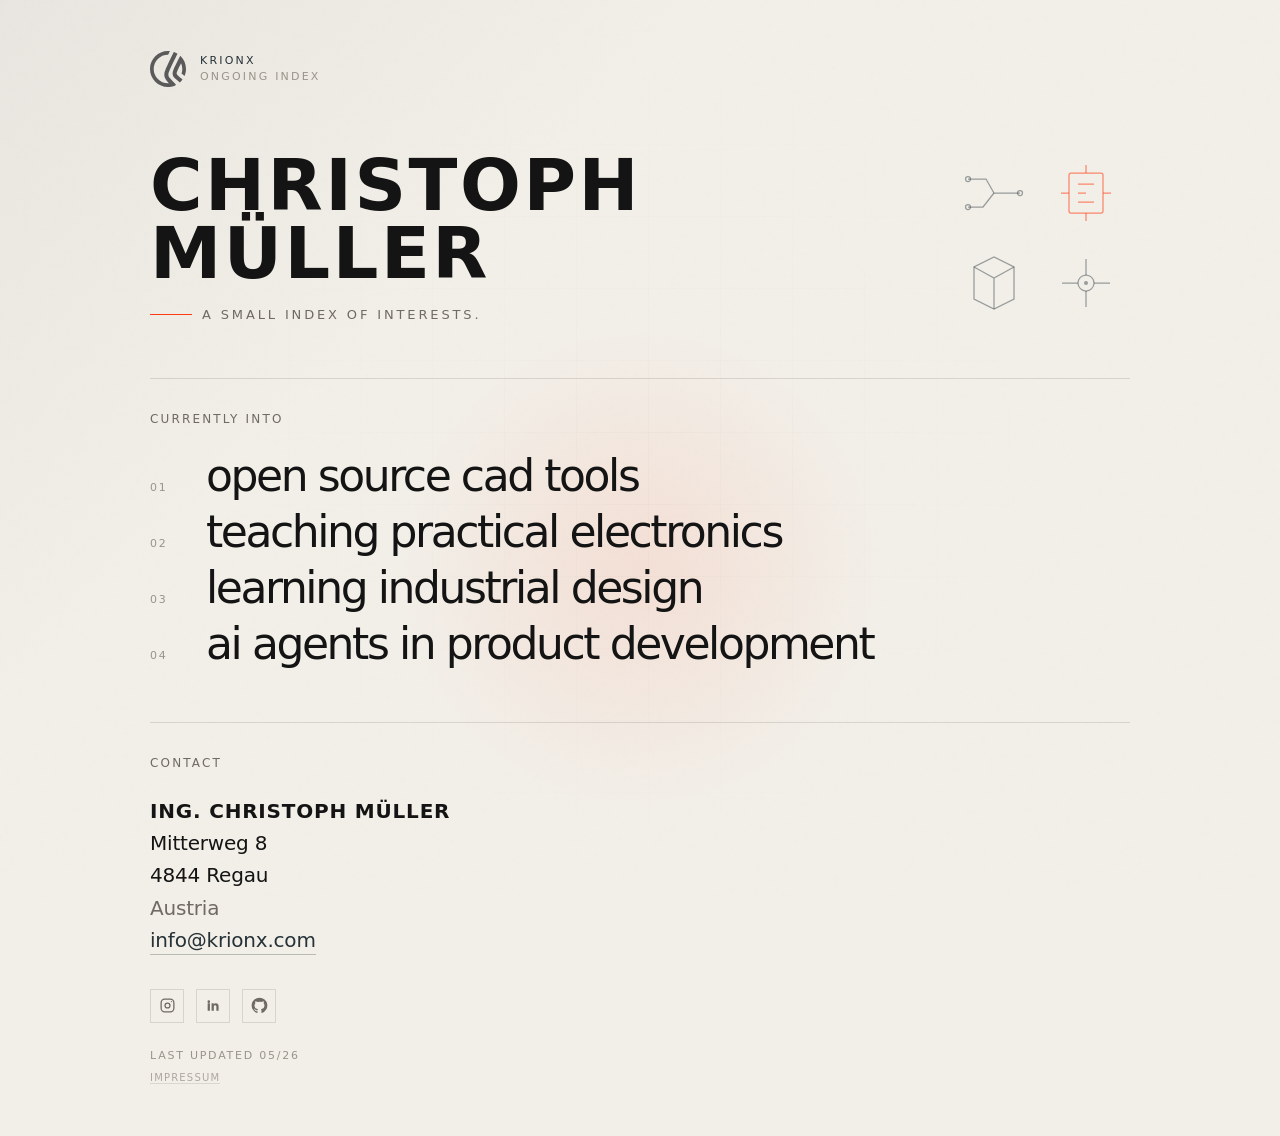
==== index.html @ 575dfe28 "Initial commit" ====
<!doctype html>
<html lang="de">
<head>
  <meta charset="UTF-8" />
  <meta name="viewport" content="width=device-width, initial-scale=1.0" />
  <title>Christoph Müller / krionx</title>
  <meta name="description" content="Christoph Müller / krionx" />

  <style>
    :root {
      --bg: #f2efe8;
      --text: #141414;
      --muted: #6f6a62;
      --quiet: #9a948a;
      --line: rgba(20,20,20,0.12);
      --accent: #ff3b12;
      --steel: #263238;
      --mx: 50%;
      --my: 50%;
    }

    * {
      margin: 0;
      padding: 0;
      box-sizing: border-box;
    }

    html,
    body {
      min-height: 100%;
    }

    body {
      min-height: 100vh;
      background:
        radial-gradient(circle at var(--mx) var(--my), rgba(255,59,18,0.09), transparent 15rem),
        linear-gradient(135deg, rgba(38,50,56,0.05), transparent 32rem),
        var(--bg);
      color: var(--text);
      font-family: Inter, ui-sans-serif, system-ui, sans-serif;
      overflow-x: hidden;
      position: relative;
    }

    body::before {
      content: "";
      position: fixed;
      inset: 0;
      pointer-events: none;
      background-image:
        linear-gradient(var(--line) 1px, transparent 1px),
        linear-gradient(90deg, var(--line) 1px, transparent 1px);
      background-size: 72px 72px;
      opacity: 0.18;
      mask-image: radial-gradient(circle at var(--mx) var(--my), rgba(0,0,0,0.8), transparent 30rem);
    }

    body::after {
      content: "";
      position: fixed;
      inset: 0;
      pointer-events: none;
      background-image: url("data:image/svg+xml,%3Csvg viewBox='0 0 200 200' xmlns='http://www.w3.org/2000/svg'%3E%3Cfilter id='n'%3E%3CfeTurbulence type='fractalNoise' baseFrequency='0.75' numOctaves='4' stitchTiles='stitch'/%3E%3C/filter%3E%3Crect width='100%25' height='100%25' filter='url(%23n)' opacity='0.16'/%3E%3C/svg%3E");
      opacity: 0.045;
    }

    a {
      color: inherit;
      text-decoration: none;
    }

    a:hover {
      color: var(--accent);
    }

    .page {
      position: relative;
      z-index: 1;
      width: min(100% - 44px, 980px);
      margin-inline: auto;
      padding: clamp(28px, 4vw, 56px) 0;
    }

    .hero {
      display: grid;
      grid-template-columns: minmax(0, 760px) auto;
      gap: clamp(34px, 6vw, 72px);
      align-items: start;
    }

    .glyphs {
      width: 172px;
      display: grid;
      grid-template-columns: repeat(2, 72px);
      gap: 18px 20px;
      color: rgba(38,50,56,0.44);
      pointer-events: none;
      margin-top: 6px;
    }

    .glyphs svg {
      width: 72px;
      height: 72px;
      overflow: visible;
    }

    .glyphs .accent {
      color: rgba(255,59,18,0.58);
    }

    .glyphs path,
    .glyphs circle,
    .glyphs rect,
    .glyphs line {
      vector-effect: non-scaling-stroke;
    }

    .brand {
      display: flex;
      align-items: center;
      gap: 14px;
      margin-bottom: clamp(36px, 5vw, 72px);
      color: var(--steel);
    }

    .logo {
      width: 36px;
      height: 36px;
      flex: 0 0 auto;
    }

    .logo img {
      width: 100%;
      height: 100%;
      display: block;
      object-fit: contain;
    }

    .brand-mark {
      display: grid;
      gap: 4px;
      font-size: 11px;
      letter-spacing: 0.2em;
      line-height: 1.1;
      text-transform: uppercase;
    }

    .brand-mark span:last-child {
      color: var(--quiet);
    }

    header {
      max-width: 760px;
    }

    h1 {
      font-size: clamp(36px, 5.6vw, 76px);
      line-height: 0.95;
      letter-spacing: 0.035em;
      font-weight: 620;
      max-width: 760px;
      text-transform: uppercase;
    }

    .sub {
      display: inline-flex;
      align-items: center;
      gap: 10px;
      margin-top: 20px;
      color: var(--muted);
      font-size: 13px;
      letter-spacing: 0.22em;
      text-transform: uppercase;
    }

    .sub::before {
      content: "";
      width: 42px;
      height: 1px;
      background: var(--accent);
    }

    .section {
      margin-top: clamp(54px, 7vw, 96px);
      position: relative;
    }

    .section::before {
      content: "";
      position: absolute;
      left: 0;
      top: -34px;
      width: 100%;
      height: 1px;
      background: var(--line);
    }

    .label {
      margin-bottom: 28px;
      color: var(--muted);
      font-size: 12px;
      letter-spacing: 0.18em;
      text-transform: uppercase;
    }

    .topics {
      display: grid;
      gap: 12px;
      list-style: none;
    }

    .topic {
      display: grid;
      grid-template-columns: 38px minmax(0, 1fr);
      gap: 18px;
      align-items: baseline;
      width: fit-content;
    }

    .topic small {
      color: var(--quiet);
      font-size: 11px;
      letter-spacing: 0.16em;
      transition: color 160ms ease;
    }

    .topic span {
      display: inline-block;
      font-size: clamp(24px, 3.6vw, 44px);
      line-height: 1;
      letter-spacing: -0.055em;
      transform-origin: left center;
      transform: translate3d(0, 0, 0) scale(1);
      backface-visibility: hidden;
      transition: color 160ms ease, transform 160ms cubic-bezier(0.2, 0, 0.2, 1);
      will-change: transform;
    }

    .topic:hover small {
      color: var(--accent);
    }

    .topic:hover span {
      color: var(--accent);
      transform: translate3d(0, 0, 0) scale(1.018);
    }

    .note {
      margin-top: 34px;
      max-width: 460px;
      color: var(--muted);
      font-size: 15px;
      line-height: 1.7;
    }

    .contact {
      display: grid;
      gap: 6px;
      color: var(--text);
      font-style: normal;
      font-size: clamp(15px, 1.8vw, 20px);
      line-height: 1.32;
      letter-spacing: -0.01em;
    }

    .contact-name {
      text-transform: uppercase;
      letter-spacing: 0.04em;
      font-weight: 620;
    }

    .contact-location {
      color: var(--muted);
    }

    .contact-mail {
      width: fit-content;
      color: var(--steel);
      border-bottom: 1px solid rgba(38,50,56,0.28);
    }

    .contact-mail:hover {
      border-color: var(--accent);
    }

    .links {
      margin-top: 34px;
      display: flex;
      gap: 12px;
      color: var(--muted);
    }

    .links a {
      width: 34px;
      height: 34px;
      display: inline-grid;
      place-items: center;
      border: 1px solid var(--line);
      color: var(--muted);
      transition: border-color 180ms ease, color 180ms ease, transform 180ms ease;
    }

    .links svg {
      width: 17px;
      height: 17px;
      display: block;
    }

    .links a:hover {
      border-color: var(--accent);
      color: var(--accent);
      transform: translateY(-2px);
    }

    .updated {
      margin-top: 26px;
      color: var(--quiet);
      font-size: 11px;
      letter-spacing: 0.16em;
      text-transform: uppercase;
    }

    .legal-link {
      display: inline-block;
      margin-top: 10px;
      color: var(--quiet);
      font-size: 10px;
      letter-spacing: 0.12em;
      text-transform: uppercase;
      border-bottom: 1px solid rgba(154,148,138,0.34);
      opacity: 0.78;
      transition: border-color 180ms ease, color 180ms ease, opacity 180ms ease;
    }

    .legal-link:hover {
      color: var(--accent);
      border-color: var(--accent);
      opacity: 1;
    }

    @media (max-width: 820px) {
      .page {
        width: min(100% - 28px, 980px);
      }

      .hero {
        grid-template-columns: 1fr;
        gap: 28px;
      }

      .glyphs {
        width: fit-content;
        grid-template-columns: repeat(4, 44px);
        gap: 12px;
        margin-top: 0;
      }

      .glyphs svg {
        width: 44px;
        height: 44px;
      }

      h1 {
        font-size: clamp(32px, 9.4vw, 58px);
      }

      .section {
        margin-top: 64px;
      }
    }
  </style>
</head>

<body>
  <main class="page">
    <div class="brand">
      <div class="logo">
        <img src="krionx_icon_2025_final.svg" alt="krionx Logo" />
      </div>
      <div class="brand-mark" aria-label="krionx">
        <span>krionx</span>
        <span>ONGOING INDEX</span>
      </div>
    </div>

    <div class="hero">
      <header>
        <h1>CHRISTOPH MÜLLER</h1>
        <p class="sub">A small index of interests.</p>
      </header>

      <div class="glyphs" aria-hidden="true">
        <svg viewBox="0 0 72 72" fill="none">
          <path d="M10 22h18l8 14h26" stroke="currentColor" stroke-width="1.25"></path>
          <path d="M10 50h15l11-14" stroke="currentColor" stroke-width="1.25"></path>
          <circle cx="10" cy="22" r="2.5" stroke="currentColor" stroke-width="1.25"></circle>
          <circle cx="62" cy="36" r="2.5" stroke="currentColor" stroke-width="1.25"></circle>
          <circle cx="10" cy="50" r="2.5" stroke="currentColor" stroke-width="1.25"></circle>
        </svg>
        <svg class="accent" viewBox="0 0 72 72" fill="none">
          <rect x="19" y="16" width="34" height="40" rx="2" stroke="currentColor" stroke-width="1.25"></rect>
          <path d="M28 27h16M28 36h8M28 45h16" stroke="currentColor" stroke-width="1.25"></path>
          <path d="M36 8v8M36 56v8M11 36h8M53 36h8" stroke="currentColor" stroke-width="1.25"></path>
        </svg>
        <svg viewBox="0 0 72 72" fill="none">
          <path d="M16 52V20l20-10 20 10v32L36 62 16 52Z" stroke="currentColor" stroke-width="1.25"></path>
          <path d="M16 20l20 11 20-11M36 31v31" stroke="currentColor" stroke-width="1.25"></path>
        </svg>
        <svg viewBox="0 0 72 72" fill="none">
          <path d="M12 36h16M44 36h16M36 12v16M36 44v16" stroke="currentColor" stroke-width="1.25"></path>
          <circle cx="36" cy="36" r="8" stroke="currentColor" stroke-width="1.25"></circle>
          <circle cx="36" cy="36" r="2" fill="currentColor"></circle>
        </svg>
      </div>
    </div>

    <section class="section" aria-label="Currently Into">
      <p class="label">currently into</p>

      <ol class="topics">
        <li class="topic">
          <small>01</small>
          <span>open source cad tools</span>
        </li>
        <li class="topic">
          <small>02</small>
          <span>teaching practical electronics</span>
        </li>
        <li class="topic">
          <small>03</small>
          <span>learning industrial design</span>
        </li>
        <li class="topic">
          <small>04</small>
          <span>ai agents in product development</span>
        </li>
      </ol>

    </section>

    <section class="section" aria-label="Contact">
      <p class="label">contact</p>

      <address class="contact">
        <span class="contact-name">Ing. Christoph Müller</span>
        <span>Mitterweg 8</span>
        <span>4844 Regau</span>
        <span class="contact-location">Austria</span>
        <a class="contact-mail" href="mailto:info@krionx.com">info@krionx.com</a>
      </address>

      <nav class="links" aria-label="Social Links">
        <a href="https://www.instagram.com/christoph.krionx/" target="_blank" rel="noopener noreferrer" aria-label="Instagram">
          <svg viewBox="0 0 24 24" aria-hidden="true" fill="none" stroke="currentColor" stroke-width="1.8" stroke-linecap="round" stroke-linejoin="round">
            <rect x="3" y="3" width="18" height="18" rx="5"></rect>
            <circle cx="12" cy="12" r="3.5"></circle>
            <path d="M17.5 6.5h.01"></path>
          </svg>
        </a>
        <a href="https://www.linkedin.com/in/christoph-müller-7219a58a" target="_blank" rel="noopener noreferrer" aria-label="LinkedIn">
          <svg viewBox="0 0 24 24" aria-hidden="true" fill="currentColor">
            <path d="M6.94 8.98H3.76v10.26h3.18V8.98ZM5.35 4.76a1.84 1.84 0 1 0 0 3.68 1.84 1.84 0 0 0 0-3.68Zm13.9 8.62c0-3.08-1.65-4.52-3.85-4.52a3.32 3.32 0 0 0-3.02 1.66h-.04V8.98H9.3v10.26h3.17v-5.07c0-1.34.25-2.63 1.91-2.63 1.64 0 1.66 1.53 1.66 2.72v4.98h3.18v-5.86Z"></path>
          </svg>
        </a>
        <a href="https://github.com/christoph-krionx" target="_blank" rel="noopener noreferrer" aria-label="GitHub">
          <svg viewBox="0 0 24 24" aria-hidden="true" fill="currentColor">
            <path d="M12 .9a11.1 11.1 0 0 0-3.51 21.63c.55.1.75-.24.75-.53v-1.9c-3.04.66-3.68-1.3-3.68-1.3-.5-1.27-1.22-1.61-1.22-1.61-.99-.68.08-.67.08-.67 1.1.08 1.68 1.13 1.68 1.13.98 1.67 2.56 1.19 3.18.91.1-.71.38-1.19.7-1.46-2.43-.28-4.99-1.22-4.99-5.4 0-1.2.43-2.18 1.13-2.94-.11-.28-.49-1.4.11-2.91 0 0 .92-.3 3.02 1.12A10.35 10.35 0 0 1 12 6.6c.93 0 1.86.13 2.74.38 2.1-1.42 3.02-1.12 3.02-1.12.6 1.51.22 2.63.11 2.91.7.76 1.13 1.74 1.13 2.94 0 4.2-2.56 5.12-5 5.39.39.34.74 1 .74 2.02V22c0 .29.2.63.76.52A11.1 11.1 0 0 0 12 .9Z"></path>
          </svg>
        </a>
      </nav>

      <p class="updated">last updated 05/26</p>
      <a class="legal-link" href="impressum.html">impressum</a>
    </section>
  </main>

  <script>
    window.addEventListener("pointermove", event => {
      const x = `${(event.clientX / window.innerWidth) * 100}%`;
      const y = `${(event.clientY / window.innerHeight) * 100}%`;

      document.documentElement.style.setProperty("--mx", x);
      document.documentElement.style.setProperty("--my", y);
    });
  </script>
</body>
</html>
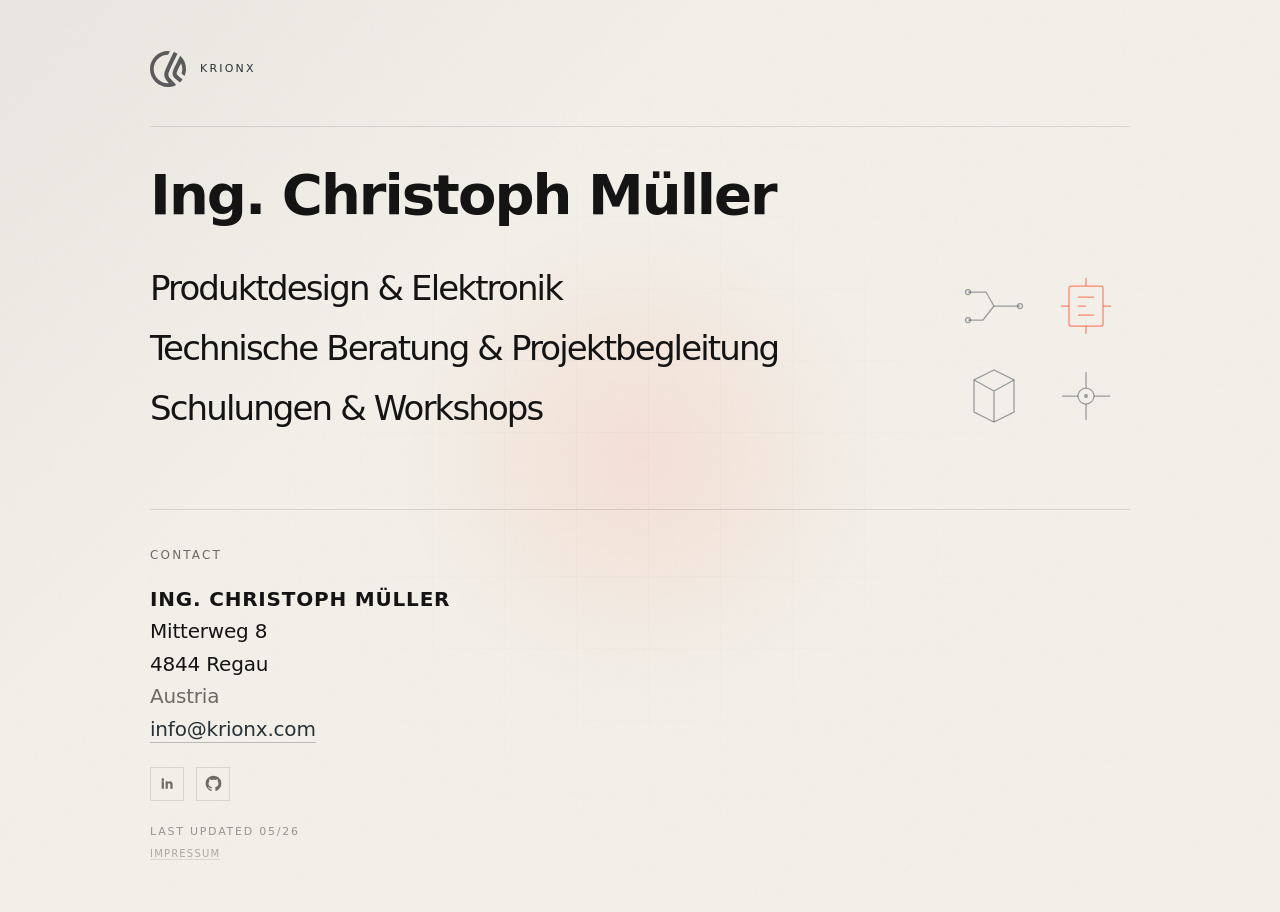
==== commit 67d1ccef: "remove ongoing index, add main services" ====
--- a/index.html
+++ b/index.html
@@ -1,377 +1,24 @@
 <!doctype html>
-<html lang="de">
+<html lang="de-AT">
 <head>
   <meta charset="UTF-8" />
   <meta name="viewport" content="width=device-width, initial-scale=1.0" />
   <title>Christoph Müller / krionx</title>
-  <meta name="description" content="Christoph Müller / krionx" />
-
-  <style>
-    :root {
-      --bg: #f2efe8;
-      --text: #141414;
-      --muted: #6f6a62;
-      --quiet: #9a948a;
-      --line: rgba(20,20,20,0.12);
-      --accent: #ff3b12;
-      --steel: #263238;
-      --mx: 50%;
-      --my: 50%;
-    }
-
-    * {
-      margin: 0;
-      padding: 0;
-      box-sizing: border-box;
-    }
-
-    html,
-    body {
-      min-height: 100%;
-    }
-
-    body {
-      min-height: 100vh;
-      background:
-        radial-gradient(circle at var(--mx) var(--my), rgba(255,59,18,0.09), transparent 15rem),
-        linear-gradient(135deg, rgba(38,50,56,0.05), transparent 32rem),
-        var(--bg);
-      color: var(--text);
-      font-family: Inter, ui-sans-serif, system-ui, sans-serif;
-      overflow-x: hidden;
-      position: relative;
-    }
-
-    body::before {
-      content: "";
-      position: fixed;
-      inset: 0;
-      pointer-events: none;
-      background-image:
-        linear-gradient(var(--line) 1px, transparent 1px),
-        linear-gradient(90deg, var(--line) 1px, transparent 1px);
-      background-size: 72px 72px;
-      opacity: 0.18;
-      mask-image: radial-gradient(circle at var(--mx) var(--my), rgba(0,0,0,0.8), transparent 30rem);
-    }
-
-    body::after {
-      content: "";
-      position: fixed;
-      inset: 0;
-      pointer-events: none;
-      background-image: url("data:image/svg+xml,%3Csvg viewBox='0 0 200 200' xmlns='http://www.w3.org/2000/svg'%3E%3Cfilter id='n'%3E%3CfeTurbulence type='fractalNoise' baseFrequency='0.75' numOctaves='4' stitchTiles='stitch'/%3E%3C/filter%3E%3Crect width='100%25' height='100%25' filter='url(%23n)' opacity='0.16'/%3E%3C/svg%3E");
-      opacity: 0.045;
-    }
-
-    a {
-      color: inherit;
-      text-decoration: none;
-    }
-
-    a:hover {
-      color: var(--accent);
-    }
-
-    .page {
-      position: relative;
-      z-index: 1;
-      width: min(100% - 44px, 980px);
-      margin-inline: auto;
-      padding: clamp(28px, 4vw, 56px) 0;
-    }
-
-    .hero {
-      display: grid;
-      grid-template-columns: minmax(0, 760px) auto;
-      gap: clamp(34px, 6vw, 72px);
-      align-items: start;
-    }
-
-    .glyphs {
-      width: 172px;
-      display: grid;
-      grid-template-columns: repeat(2, 72px);
-      gap: 18px 20px;
-      color: rgba(38,50,56,0.44);
-      pointer-events: none;
-      margin-top: 6px;
-    }
-
-    .glyphs svg {
-      width: 72px;
-      height: 72px;
-      overflow: visible;
-    }
-
-    .glyphs .accent {
-      color: rgba(255,59,18,0.58);
-    }
-
-    .glyphs path,
-    .glyphs circle,
-    .glyphs rect,
-    .glyphs line {
-      vector-effect: non-scaling-stroke;
-    }
-
-    .brand {
-      display: flex;
-      align-items: center;
-      gap: 14px;
-      margin-bottom: clamp(36px, 5vw, 72px);
-      color: var(--steel);
-    }
-
-    .logo {
-      width: 36px;
-      height: 36px;
-      flex: 0 0 auto;
-    }
-
-    .logo img {
-      width: 100%;
-      height: 100%;
-      display: block;
-      object-fit: contain;
-    }
-
-    .brand-mark {
-      display: grid;
-      gap: 4px;
-      font-size: 11px;
-      letter-spacing: 0.2em;
-      line-height: 1.1;
-      text-transform: uppercase;
-    }
-
-    .brand-mark span:last-child {
-      color: var(--quiet);
-    }
-
-    header {
-      max-width: 760px;
-    }
-
-    h1 {
-      font-size: clamp(36px, 5.6vw, 76px);
-      line-height: 0.95;
-      letter-spacing: 0.035em;
-      font-weight: 620;
-      max-width: 760px;
-      text-transform: uppercase;
-    }
-
-    .sub {
-      display: inline-flex;
-      align-items: center;
-      gap: 10px;
-      margin-top: 20px;
-      color: var(--muted);
-      font-size: 13px;
-      letter-spacing: 0.22em;
-      text-transform: uppercase;
-    }
-
-    .sub::before {
-      content: "";
-      width: 42px;
-      height: 1px;
-      background: var(--accent);
-    }
-
-    .section {
-      margin-top: clamp(54px, 7vw, 96px);
-      position: relative;
-    }
-
-    .section::before {
-      content: "";
-      position: absolute;
-      left: 0;
-      top: -34px;
-      width: 100%;
-      height: 1px;
-      background: var(--line);
-    }
-
-    .label {
-      margin-bottom: 28px;
-      color: var(--muted);
-      font-size: 12px;
-      letter-spacing: 0.18em;
-      text-transform: uppercase;
-    }
-
-    .topics {
-      display: grid;
-      gap: 12px;
-      list-style: none;
-    }
-
-    .topic {
-      display: grid;
-      grid-template-columns: 38px minmax(0, 1fr);
-      gap: 18px;
-      align-items: baseline;
-      width: fit-content;
-    }
-
-    .topic small {
-      color: var(--quiet);
-      font-size: 11px;
-      letter-spacing: 0.16em;
-      transition: color 160ms ease;
-    }
-
-    .topic span {
-      display: inline-block;
-      font-size: clamp(24px, 3.6vw, 44px);
-      line-height: 1;
-      letter-spacing: -0.055em;
-      transform-origin: left center;
-      transform: translate3d(0, 0, 0) scale(1);
-      backface-visibility: hidden;
-      transition: color 160ms ease, transform 160ms cubic-bezier(0.2, 0, 0.2, 1);
-      will-change: transform;
-    }
-
-    .topic:hover small {
-      color: var(--accent);
-    }
-
-    .topic:hover span {
-      color: var(--accent);
-      transform: translate3d(0, 0, 0) scale(1.018);
-    }
-
-    .note {
-      margin-top: 34px;
-      max-width: 460px;
-      color: var(--muted);
-      font-size: 15px;
-      line-height: 1.7;
-    }
-
-    .contact {
-      display: grid;
-      gap: 6px;
-      color: var(--text);
-      font-style: normal;
-      font-size: clamp(15px, 1.8vw, 20px);
-      line-height: 1.32;
-      letter-spacing: -0.01em;
-    }
-
-    .contact-name {
-      text-transform: uppercase;
-      letter-spacing: 0.04em;
-      font-weight: 620;
-    }
-
-    .contact-location {
-      color: var(--muted);
-    }
-
-    .contact-mail {
-      width: fit-content;
-      color: var(--steel);
-      border-bottom: 1px solid rgba(38,50,56,0.28);
-    }
-
-    .contact-mail:hover {
-      border-color: var(--accent);
-    }
-
-    .links {
-      margin-top: 34px;
-      display: flex;
-      gap: 12px;
-      color: var(--muted);
-    }
-
-    .links a {
-      width: 34px;
-      height: 34px;
-      display: inline-grid;
-      place-items: center;
-      border: 1px solid var(--line);
-      color: var(--muted);
-      transition: border-color 180ms ease, color 180ms ease, transform 180ms ease;
-    }
-
-    .links svg {
-      width: 17px;
-      height: 17px;
-      display: block;
-    }
-
-    .links a:hover {
-      border-color: var(--accent);
-      color: var(--accent);
-      transform: translateY(-2px);
-    }
-
-    .updated {
-      margin-top: 26px;
-      color: var(--quiet);
-      font-size: 11px;
-      letter-spacing: 0.16em;
-      text-transform: uppercase;
-    }
-
-    .legal-link {
-      display: inline-block;
-      margin-top: 10px;
-      color: var(--quiet);
-      font-size: 10px;
-      letter-spacing: 0.12em;
-      text-transform: uppercase;
-      border-bottom: 1px solid rgba(154,148,138,0.34);
-      opacity: 0.78;
-      transition: border-color 180ms ease, color 180ms ease, opacity 180ms ease;
-    }
-
-    .legal-link:hover {
-      color: var(--accent);
-      border-color: var(--accent);
-      opacity: 1;
-    }
-
-    @media (max-width: 820px) {
-      .page {
-        width: min(100% - 28px, 980px);
-      }
-
-      .hero {
-        grid-template-columns: 1fr;
-        gap: 28px;
-      }
-
-      .glyphs {
-        width: fit-content;
-        grid-template-columns: repeat(4, 44px);
-        gap: 12px;
-        margin-top: 0;
-      }
-
-      .glyphs svg {
-        width: 44px;
-        height: 44px;
-      }
-
-      h1 {
-        font-size: clamp(32px, 9.4vw, 58px);
-      }
-
-      .section {
-        margin-top: 64px;
-      }
-    }
-  </style>
+  <meta name="description" content="Christoph Müller / krionx." />
+  <meta name="author" content="Christoph Müller" />
+  <meta name="theme-color" content="#f2efe8" />
+  <meta property="og:type" content="website" />
+  <meta property="og:title" content="Christoph Müller / krionx" />
+  <meta property="og:description" content="Christoph Müller / krionx." />
+  <meta property="og:url" content="https://www.krionx.com/" />
+  <meta property="og:locale" content="de_AT" />
+  <meta name="twitter:card" content="summary" />
+  <link rel="canonical" href="https://www.krionx.com/" />
+  <link rel="icon" href="krionx_icon_2025_final_favicon.png" type="image/png" />
+  <link rel="stylesheet" href="style.css" />
 </head>
 
-<body>
+<body class="home">
   <main class="page">
     <div class="brand">
       <div class="logo">
@@ -379,15 +26,17 @@
       </div>
       <div class="brand-mark" aria-label="krionx">
         <span>krionx</span>
-        <span>ONGOING INDEX</span>
       </div>
     </div>
 
+    <section class="section services" aria-label="Leistungen">
+      <h1 class="identity">Ing. Christoph Müller</h1>
     <div class="hero">
-      <header>
-        <h1>CHRISTOPH MÜLLER</h1>
-        <p class="sub">A small index of interests.</p>
-      </header>
+      <div class="topics">
+        <p class="topic"><span>Produktdesign &amp; Elektronik</span></p>
+        <p class="topic"><span>Technische Beratung &amp; Projektbegleitung</span></p>
+        <p class="topic"><span>Schulungen &amp; Workshops</span></p>
+      </div>
 
       <div class="glyphs" aria-hidden="true">
         <svg viewBox="0 0 72 72" fill="none">
@@ -414,28 +63,9 @@
       </div>
     </div>
 
-    <section class="section" aria-label="Currently Into">
-      <p class="label">currently into</p>
-
-      <ol class="topics">
-        <li class="topic">
-          <small>01</small>
-          <span>open source cad tools</span>
-        </li>
-        <li class="topic">
-          <small>02</small>
-          <span>teaching practical electronics</span>
-        </li>
-        <li class="topic">
-          <small>03</small>
-          <span>learning industrial design</span>
-        </li>
-        <li class="topic">
-          <small>04</small>
-          <span>ai agents in product development</span>
-        </li>
-      </ol>
-
+      <div class="certificate" aria-label="Produktdesign-Zertifikat der Online Schule für Gestaltung">
+        <div id="ofgcert"><script type="text/javascript" src="https://ofg-studium.de/images/certificate/utils/cert.php?x=24406a05-541f-11f1-bc2c-005056a71e55"></script></div>
+      </div>
     </section>
 
     <section class="section" aria-label="Contact">
@@ -450,13 +80,6 @@
       </address>
 
       <nav class="links" aria-label="Social Links">
-        <a href="https://www.instagram.com/christoph.krionx/" target="_blank" rel="noopener noreferrer" aria-label="Instagram">
-          <svg viewBox="0 0 24 24" aria-hidden="true" fill="none" stroke="currentColor" stroke-width="1.8" stroke-linecap="round" stroke-linejoin="round">
-            <rect x="3" y="3" width="18" height="18" rx="5"></rect>
-            <circle cx="12" cy="12" r="3.5"></circle>
-            <path d="M17.5 6.5h.01"></path>
-          </svg>
-        </a>
         <a href="https://www.linkedin.com/in/christoph-müller-7219a58a" target="_blank" rel="noopener noreferrer" aria-label="LinkedIn">
           <svg viewBox="0 0 24 24" aria-hidden="true" fill="currentColor">
             <path d="M6.94 8.98H3.76v10.26h3.18V8.98ZM5.35 4.76a1.84 1.84 0 1 0 0 3.68 1.84 1.84 0 0 0 0-3.68Zm13.9 8.62c0-3.08-1.65-4.52-3.85-4.52a3.32 3.32 0 0 0-3.02 1.66h-.04V8.98H9.3v10.26h3.17v-5.07c0-1.34.25-2.63 1.91-2.63 1.64 0 1.66 1.53 1.66 2.72v4.98h3.18v-5.86Z"></path>
--- a/style.css
+++ b/style.css
@@ -0,0 +1,486 @@
+:root {
+  --bg: #f2efe8;
+  --text: #141414;
+  --muted: #6f6a62;
+  --quiet: #9a948a;
+  --line: rgba(20,20,20,0.12);
+  --accent: #ff3b12;
+  --steel: #263238;
+  --mx: 50%;
+  --my: 50%;
+}
+
+* {
+  margin: 0;
+  padding: 0;
+  box-sizing: border-box;
+}
+
+html,
+body {
+  min-height: 100%;
+}
+
+body {
+  min-height: 100vh;
+  background:
+    radial-gradient(circle at var(--mx) var(--my), rgba(255,59,18,var(--glow-opacity, 0.09)), transparent 15rem),
+    linear-gradient(135deg, rgba(38,50,56,0.05), transparent 32rem),
+    var(--bg);
+  color: var(--text);
+  font-family: Inter, ui-sans-serif, system-ui, sans-serif;
+  overflow-x: hidden;
+  position: relative;
+}
+
+body.legal {
+  --glow-opacity: 0.08;
+}
+
+body.home {
+  --block-space: clamp(28px, 3vw, 40px);
+  --detail-space: 24px;
+}
+
+body::before {
+  content: "";
+  position: fixed;
+  inset: 0;
+  pointer-events: none;
+  background-image:
+    linear-gradient(var(--line) 1px, transparent 1px),
+    linear-gradient(90deg, var(--line) 1px, transparent 1px);
+  background-size: 72px 72px;
+  opacity: 0.18;
+  mask-image: radial-gradient(circle at var(--mx) var(--my), rgba(0,0,0,0.8), transparent 30rem);
+}
+
+body.home::after {
+  content: "";
+  position: fixed;
+  inset: 0;
+  pointer-events: none;
+  background-image: url("data:image/svg+xml,%3Csvg viewBox='0 0 200 200' xmlns='http://www.w3.org/2000/svg'%3E%3Cfilter id='n'%3E%3CfeTurbulence type='fractalNoise' baseFrequency='0.75' numOctaves='4' stitchTiles='stitch'/%3E%3C/filter%3E%3Crect width='100%25' height='100%25' filter='url(%23n)' opacity='0.16'/%3E%3C/svg%3E");
+  opacity: 0.045;
+}
+
+a {
+  color: inherit;
+  text-decoration: none;
+}
+
+a:hover {
+  color: var(--accent);
+}
+
+.page {
+  position: relative;
+  z-index: 1;
+  width: min(100% - 44px, 980px);
+  margin-inline: auto;
+  padding: clamp(28px, 4vw, 56px) 0;
+}
+
+.brand {
+  display: flex;
+  align-items: center;
+  gap: 14px;
+  margin-bottom: clamp(36px, 5vw, 72px);
+  color: var(--steel);
+}
+
+.logo {
+  width: 36px;
+  height: 36px;
+  flex: 0 0 auto;
+}
+
+.logo img {
+  width: 100%;
+  height: 100%;
+  display: block;
+  object-fit: contain;
+}
+
+.brand-mark {
+  display: grid;
+  gap: 4px;
+  font-size: 11px;
+  letter-spacing: 0.2em;
+  line-height: 1.1;
+  text-transform: uppercase;
+}
+
+.brand-mark span:nth-child(2) {
+  color: var(--quiet);
+}
+
+.hero {
+  display: grid;
+  grid-template-columns: minmax(0, 760px) auto;
+  gap: clamp(34px, 6vw, 72px);
+  align-items: center;
+}
+
+.home .services {
+  margin-top: 0;
+  padding-bottom: var(--block-space);
+}
+
+.home .brand {
+  margin-bottom: var(--block-space);
+}
+
+.home .section {
+  margin-top: 0;
+  padding-top: var(--block-space);
+  border-top: 1px solid var(--line);
+}
+
+.home .section::before {
+  content: none;
+}
+
+.home .label {
+  margin-bottom: var(--detail-space);
+}
+
+.home .links,
+.home .updated {
+  margin-top: var(--detail-space);
+}
+
+.home .identity {
+  margin-bottom: var(--block-space);
+  font-size: clamp(32px, 4.6vw, 56px);
+  line-height: 1.08;
+  letter-spacing: -0.035em;
+  text-transform: none;
+}
+
+header {
+  max-width: 760px;
+}
+
+h1 {
+  font-size: clamp(36px, 5.6vw, 76px);
+  line-height: 0.95;
+  letter-spacing: 0.035em;
+  font-weight: 620;
+  text-transform: uppercase;
+}
+
+.home h1 {
+  max-width: 760px;
+}
+
+.sub {
+  display: inline-flex;
+  align-items: center;
+  gap: 10px;
+  margin-top: 20px;
+  color: var(--muted);
+  font-size: 13px;
+  letter-spacing: 0.22em;
+  text-transform: uppercase;
+}
+
+.sub::before {
+  content: "";
+  width: 42px;
+  height: 1px;
+  background: var(--accent);
+}
+
+.section {
+  margin-top: clamp(54px, 7vw, 96px);
+  position: relative;
+}
+
+.section::before {
+  content: "";
+  position: absolute;
+  left: 0;
+  top: -34px;
+  width: 100%;
+  height: 1px;
+  background: var(--line);
+}
+
+.label {
+  margin-bottom: 28px;
+  color: var(--muted);
+  font-size: 12px;
+  letter-spacing: 0.18em;
+  text-transform: uppercase;
+}
+
+.legal .label {
+  margin-bottom: 24px;
+}
+
+.glyphs {
+  width: 172px;
+  display: grid;
+  grid-template-columns: repeat(2, 72px);
+  gap: 18px 20px;
+  color: rgba(38,50,56,0.44);
+  pointer-events: none;
+  margin-top: 6px;
+}
+
+.glyphs svg {
+  width: 72px;
+  height: 72px;
+  overflow: visible;
+}
+
+.glyphs .accent {
+  color: rgba(255,59,18,0.58);
+}
+
+.glyphs path,
+.glyphs circle,
+.glyphs rect,
+.glyphs line {
+  vector-effect: non-scaling-stroke;
+}
+
+.topics {
+  display: grid;
+  gap: clamp(14px, 2vw, 20px);
+}
+
+.topic {
+  width: fit-content;
+  max-width: 100%;
+}
+
+.topic span {
+  display: inline-block;
+  font-size: clamp(22px, 2.8vw, 34px);
+  line-height: 1.18;
+  letter-spacing: -0.055em;
+  transform-origin: left center;
+  transform: translate3d(0, 0, 0) scale(1);
+  backface-visibility: hidden;
+  transition: color 160ms ease, transform 160ms cubic-bezier(0.2, 0, 0.2, 1);
+  will-change: transform;
+}
+
+.topic:hover span {
+  color: var(--accent);
+  transform: translate3d(0, 0, 0) scale(1.018);
+}
+
+.certificate {
+  margin-top: var(--block-space);
+  width: 291px;
+  max-width: 100%;
+}
+
+.certificate > div > div {
+  background-size: contain;
+}
+
+.certificate a {
+  display: block;
+  aspect-ratio: 291 / 88;
+}
+
+.certificate img {
+  display: block;
+  width: 100% !important;
+  height: 100% !important;
+}
+
+.note {
+  margin-top: 34px;
+  max-width: 460px;
+  color: var(--muted);
+  font-size: 15px;
+  line-height: 1.7;
+}
+
+.contact {
+  display: grid;
+  gap: 6px;
+  color: var(--text);
+  font-style: normal;
+  font-size: clamp(15px, 1.8vw, 20px);
+  line-height: 1.32;
+  letter-spacing: -0.01em;
+}
+
+.contact-name {
+  text-transform: uppercase;
+  letter-spacing: 0.04em;
+  font-weight: 620;
+}
+
+.contact-location {
+  color: var(--muted);
+}
+
+.contact-mail {
+  width: fit-content;
+  color: var(--steel);
+  border-bottom: 1px solid rgba(38,50,56,0.28);
+}
+
+.contact-mail:hover {
+  border-color: var(--accent);
+}
+
+.links {
+  margin-top: 34px;
+  display: flex;
+  gap: 12px;
+  color: var(--muted);
+}
+
+.links a {
+  width: 34px;
+  height: 34px;
+  display: inline-grid;
+  place-items: center;
+  border: 1px solid var(--line);
+  color: var(--muted);
+  transition: border-color 180ms ease, color 180ms ease, transform 180ms ease;
+}
+
+.links svg {
+  width: 17px;
+  height: 17px;
+  display: block;
+}
+
+.links a:hover {
+  border-color: var(--accent);
+  color: var(--accent);
+  transform: translateY(-2px);
+}
+
+.updated {
+  margin-top: 26px;
+  color: var(--quiet);
+  font-size: 11px;
+  letter-spacing: 0.16em;
+  text-transform: uppercase;
+}
+
+.legal-link {
+  display: inline-block;
+  margin-top: 10px;
+  color: var(--quiet);
+  font-size: 10px;
+  letter-spacing: 0.12em;
+  text-transform: uppercase;
+  border-bottom: 1px solid rgba(154,148,138,0.34);
+  opacity: 0.78;
+  transition: border-color 180ms ease, color 180ms ease, opacity 180ms ease;
+}
+
+.legal-link:hover {
+  color: var(--accent);
+  border-color: var(--accent);
+  opacity: 1;
+}
+
+.back {
+  display: inline-block;
+  margin-bottom: clamp(54px, 8vw, 88px);
+  color: var(--quiet);
+  font-size: 11px;
+  letter-spacing: 0.18em;
+  text-transform: uppercase;
+  border-bottom: 0;
+}
+
+.details {
+  display: grid;
+  gap: 8px;
+  max-width: 620px;
+  color: var(--text);
+  font-size: clamp(15px, 1.8vw, 19px);
+  line-height: 1.45;
+}
+
+.details strong {
+  text-transform: uppercase;
+  letter-spacing: 0.04em;
+  font-weight: 620;
+}
+
+.detail-item {
+  display: grid;
+  gap: 2px;
+}
+
+.detail-item b {
+  color: var(--quiet);
+  font-size: 10px;
+  font-weight: 500;
+  letter-spacing: 0.18em;
+  text-transform: uppercase;
+}
+
+.detail-item span {
+  color: var(--text);
+}
+
+.details .muted {
+  color: var(--muted);
+}
+
+.details .todo {
+  color: var(--accent);
+}
+
+.fineprint {
+  margin-top: 22px;
+  max-width: 620px;
+  color: var(--muted);
+  font-size: 13px;
+  line-height: 1.65;
+}
+
+@media (max-width: 820px) {
+  .page {
+    width: min(100% - 28px, 980px);
+  }
+
+  .hero {
+    grid-template-columns: minmax(0, 1fr) auto;
+    gap: clamp(16px, 4vw, 28px);
+  }
+
+  .glyphs {
+    width: fit-content;
+    grid-template-columns: repeat(2, 44px);
+    gap: 12px;
+    margin-top: 0;
+  }
+
+  .glyphs svg {
+    width: 44px;
+    height: 44px;
+  }
+
+  h1 {
+    font-size: clamp(32px, 9.4vw, 58px);
+  }
+
+}
+
+@media (max-width: 480px) {
+  .glyphs {
+    grid-template-columns: 32px;
+    gap: 12px;
+  }
+
+  .glyphs svg {
+    width: 32px;
+    height: 32px;
+  }
+}
